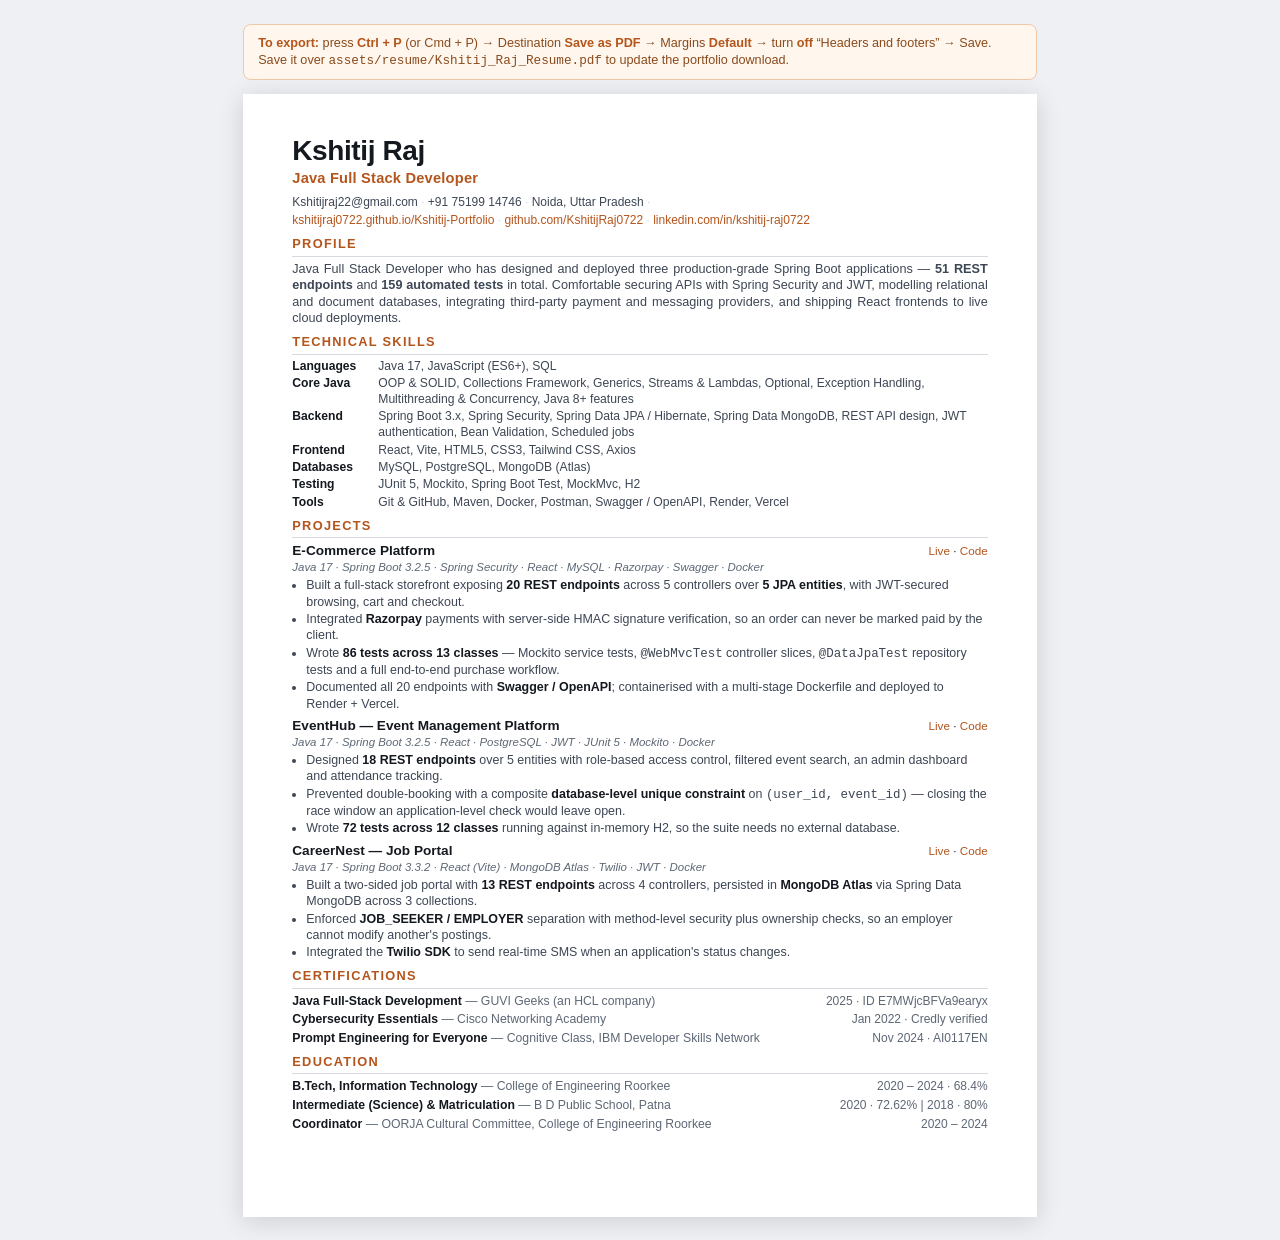
==== resume.html @ 7a88be2c "Add a corrected, print-ready résumé The PDF linked from the portfolio contradicted the site: it name" ====
<!DOCTYPE html>
<html lang="en">
<head>
<meta charset="UTF-8" />
<meta name="viewport" content="width=device-width, initial-scale=1.0" />
<title>Kshitij Raj — Résumé</title>
<style>
/* ==========================================================================
   Print-ready résumé. Open in a browser → Ctrl/Cmd + P → Save as PDF.
   Set margins to "Default" and DISABLE "Headers and footers".
   Single column, real text, standard headings — parses cleanly in ATS.
   ========================================================================== */

:root {
  --ink:      #14181f;
  --ink-mid:  #3d4654;
  --ink-dim:  #5d6775;
  --accent:   #b4551c;
  --rule:     #d5d9e0;
}

* { box-sizing: border-box; margin: 0; }

body {
  font-family: "Segoe UI", -apple-system, BlinkMacSystemFont, Arial, sans-serif;
  font-size: 9.9pt;
  line-height: 1.31;
  color: var(--ink);
  background: #eef0f4;
  padding: 24px 12px;
}

.page {
  width: 210mm;
  min-height: 297mm;
  margin: 0 auto;
  padding: 11mm 13mm 10mm;
  background: #fff;
  box-shadow: 0 4px 24px rgba(0, 0, 0, .14);
}

a { color: var(--accent); text-decoration: none; }

/* ---------- Header ---------- */
.name {
  font-size: 21pt;
  font-weight: 700;
  letter-spacing: -.4px;
  line-height: 1.1;
}
.role {
  font-size: 11pt;
  font-weight: 600;
  color: var(--accent);
  margin-top: 2px;
  letter-spacing: .2px;
}
.contact {
  margin-top: 5px;
  font-size: 9pt;
  color: var(--ink-mid);
  line-height: 1.5;
}
.contact span::after { content: "  ·  "; color: var(--rule); }
.contact span:last-child::after { content: ""; }

/* ---------- Sections ---------- */
h2 {
  font-size: 9.6pt;
  font-weight: 700;
  letter-spacing: 1.3px;
  text-transform: uppercase;
  color: var(--accent);
  margin: 7px 0 4px;
  padding-bottom: 3px;
  border-bottom: 1.2px solid var(--rule);
}

p.summary { font-size: 9.5pt; color: var(--ink-mid); text-align: justify; }

/* ---------- Skills ---------- */
.skills { display: grid; grid-template-columns: 76px 1fr; gap: 1.5px 10px; font-size: 9.1pt; }
.skills dt { font-weight: 700; color: var(--ink); }
.skills dd { color: var(--ink-mid); margin: 0; }

/* ---------- Projects ---------- */
.proj { margin-bottom: 5.5px; break-inside: avoid; }
.proj:last-child { margin-bottom: 2px; }

.proj__head {
  display: flex; justify-content: space-between; align-items: baseline; gap: 12px;
}
.proj__name { font-size: 10.2pt; font-weight: 700; }
.proj__links { font-size: 8.8pt; white-space: nowrap; }

.proj__stack {
  font-size: 8.6pt; color: var(--ink-dim); margin: 0 0 2px; font-style: italic;
}

.proj ul { margin: 0; padding-left: 14px; }
.proj li { font-size: 9.35pt; color: var(--ink-mid); margin-bottom: 1px; }
.proj li strong { color: var(--ink); font-weight: 600; }

/* ---------- Certifications & education ---------- */
.rows { display: grid; gap: 2px; }
.row {
  display: flex; justify-content: space-between; align-items: baseline; gap: 12px;
  font-size: 9.2pt;
}
.row__main { color: var(--ink); }
.row__main b { font-weight: 700; }
.row__main span { color: var(--ink-dim); }
.row__meta { color: var(--ink-dim); font-size: 9pt; white-space: nowrap; }

/* ---------- Print ---------- */
@media print {
  @page { size: A4; margin: 11mm 12mm; }
  body { background: #fff; padding: 0; font-size: 9.9pt; }
  .page { width: auto; min-height: 0; margin: 0; padding: 0; box-shadow: none; }
  a { color: var(--accent); }
  .no-print { display: none !important; }
}

/* On-screen hint only */
.no-print {
  max-width: 210mm; margin: 0 auto 14px;
  padding: 10px 14px; border-radius: 8px;
  background: #fff7ed; border: 1px solid #f0c9a6;
  font-size: 9.5pt; color: #8a4a1c;
}
.no-print b { color: #b4551c; }
</style>
</head>
<body>

<div class="no-print">
  <b>To export:</b> press <b>Ctrl&nbsp;+&nbsp;P</b> (or Cmd&nbsp;+&nbsp;P) → Destination
  <b>Save as PDF</b> → Margins <b>Default</b> → turn <b>off</b> “Headers and footers” → Save.
  Save it over <code>assets/resume/Kshitij_Raj_Resume.pdf</code> to update the portfolio download.
</div>

<div class="page">

  <header>
    <div class="name">Kshitij Raj</div>
    <div class="role">Java Full Stack Developer</div>
    <div class="contact">
      <span>Kshitijraj22@gmail.com</span>
      <span>+91 75199 14746</span>
      <span>Noida, Uttar Pradesh</span><br>
      <span><a href="https://kshitijraj0722.github.io/Kshitij-Portfolio/">kshitijraj0722.github.io/Kshitij-Portfolio</a></span>
      <span><a href="https://github.com/KshitijRaj0722">github.com/KshitijRaj0722</a></span>
      <span><a href="https://www.linkedin.com/in/kshitij-raj0722">linkedin.com/in/kshitij-raj0722</a></span>
    </div>
  </header>

  <h2>Profile</h2>
  <p class="summary">
    Java Full Stack Developer who has designed and deployed three production-grade
    Spring&nbsp;Boot applications — <strong>51 REST endpoints</strong> and <strong>159 automated
    tests</strong> in total. Comfortable securing APIs with Spring Security and JWT, modelling
    relational and document databases, integrating third-party payment and messaging
    providers, and shipping React frontends to live cloud deployments.
  </p>

  <h2>Technical Skills</h2>
  <dl class="skills">
    <dt>Languages</dt>
    <dd>Java 17, JavaScript (ES6+), SQL</dd>

    <dt>Core Java</dt>
    <dd>OOP &amp; SOLID, Collections Framework, Generics, Streams &amp; Lambdas, Optional,
        Exception Handling, Multithreading &amp; Concurrency, Java&nbsp;8+ features</dd>

    <dt>Backend</dt>
    <dd>Spring Boot 3.x, Spring Security, Spring Data JPA / Hibernate, Spring Data MongoDB,
        REST API design, JWT authentication, Bean Validation, Scheduled jobs</dd>

    <dt>Frontend</dt>
    <dd>React, Vite, HTML5, CSS3, Tailwind CSS, Axios</dd>

    <dt>Databases</dt>
    <dd>MySQL, PostgreSQL, MongoDB (Atlas)</dd>

    <dt>Testing</dt>
    <dd>JUnit 5, Mockito, Spring Boot Test, MockMvc, H2</dd>

    <dt>Tools</dt>
    <dd>Git &amp; GitHub, Maven, Docker, Postman, Swagger / OpenAPI, Render, Vercel</dd>
  </dl>

  <h2>Projects</h2>

  <div class="proj">
    <div class="proj__head">
      <div class="proj__name">E-Commerce Platform</div>
      <div class="proj__links">
        <a href="https://e-commerce-website-sable-pi.vercel.app/">Live</a> ·
        <a href="https://github.com/KshitijRaj0722/E-Commerce-website">Code</a>
      </div>
    </div>
    <div class="proj__stack">Java 17 · Spring Boot 3.2.5 · Spring Security · React · MySQL · Razorpay · Swagger · Docker</div>
    <ul>
      <li>Built a full-stack storefront exposing <strong>20 REST endpoints</strong> across
          5 controllers over <strong>5 JPA entities</strong>, with JWT-secured browsing,
          cart and checkout.</li>
      <li>Integrated <strong>Razorpay</strong> payments with server-side HMAC signature
          verification, so an order can never be marked paid by the client.</li>
      <li>Wrote <strong>86 tests across 13 classes</strong> — Mockito service tests,
          <code>@WebMvcTest</code> controller slices, <code>@DataJpaTest</code> repository
          tests and a full end-to-end purchase workflow.</li>
      <li>Documented all 20 endpoints with <strong>Swagger / OpenAPI</strong>; containerised with
          a multi-stage Dockerfile and deployed to Render + Vercel.</li>
    </ul>
  </div>

  <div class="proj">
    <div class="proj__head">
      <div class="proj__name">EventHub — Event Management Platform</div>
      <div class="proj__links">
        <a href="https://event-management-system-1qiv.vercel.app/">Live</a> ·
        <a href="https://github.com/KshitijRaj0722/EventManagementSystem">Code</a>
      </div>
    </div>
    <div class="proj__stack">Java 17 · Spring Boot 3.2.5 · React · PostgreSQL · JWT · JUnit 5 · Mockito · Docker</div>
    <ul>
      <li>Designed <strong>18 REST endpoints</strong> over 5 entities with role-based access
          control, filtered event search, an admin dashboard and attendance tracking.</li>
      <li>Prevented double-booking with a composite <strong>database-level unique
          constraint</strong> on <code>(user_id, event_id)</code> — closing the race window
          an application-level check would leave open.</li>
      <li>Wrote <strong>72 tests across 12 classes</strong> running against in-memory H2, so
          the suite needs no external database.</li>
    </ul>
  </div>

  <div class="proj">
    <div class="proj__head">
      <div class="proj__name">CareerNest — Job Portal</div>
      <div class="proj__links">
        <a href="https://careernest-rho.vercel.app/">Live</a> ·
        <a href="https://github.com/KshitijRaj0722/careernest">Code</a>
      </div>
    </div>
    <div class="proj__stack">Java 17 · Spring Boot 3.3.2 · React (Vite) · MongoDB Atlas · Twilio · JWT · Docker</div>
    <ul>
      <li>Built a two-sided job portal with <strong>13 REST endpoints</strong> across
          4 controllers, persisted in <strong>MongoDB Atlas</strong> via Spring Data MongoDB
          across 3 collections.</li>
      <li>Enforced <strong>JOB_SEEKER / EMPLOYER</strong> separation with method-level
          security plus ownership checks, so an employer cannot modify another's postings.</li>
      <li>Integrated the <strong>Twilio SDK</strong> to send real-time SMS when an
          application's status changes.</li>
    </ul>
  </div>

  <h2>Certifications</h2>
  <div class="rows">
    <div class="row">
      <div class="row__main"><b>Java Full-Stack Development</b> <span>— GUVI Geeks (an HCL company)</span></div>
      <div class="row__meta">2025 · ID E7MWjcBFVa9earyx</div>
    </div>
    <div class="row">
      <div class="row__main"><b>Cybersecurity Essentials</b> <span>— Cisco Networking Academy</span></div>
      <div class="row__meta">Jan 2022 · Credly verified</div>
    </div>
    <div class="row">
      <div class="row__main"><b>Prompt Engineering for Everyone</b> <span>— Cognitive Class, IBM Developer Skills Network</span></div>
      <div class="row__meta">Nov 2024 · AI0117EN</div>
    </div>
  </div>

  <h2>Education</h2>
  <div class="rows">
    <div class="row">
      <div class="row__main"><b>B.Tech, Information Technology</b> <span>— College of Engineering Roorkee</span></div>
      <div class="row__meta">2020 – 2024 · 68.4%</div>
    </div>
    <div class="row">
      <div class="row__main"><b>Intermediate (Science) &amp; Matriculation</b> <span>— B D Public School, Patna</span></div>
      <div class="row__meta">2020 · 72.62%  |  2018 · 80%</div>
    </div>
    <div class="row">
      <div class="row__main"><b>Coordinator</b> <span>— OORJA Cultural Committee, College of Engineering Roorkee</span></div>
      <div class="row__meta">2020 – 2024</div>
    </div>
  </div>

</div>
</body>
</html>
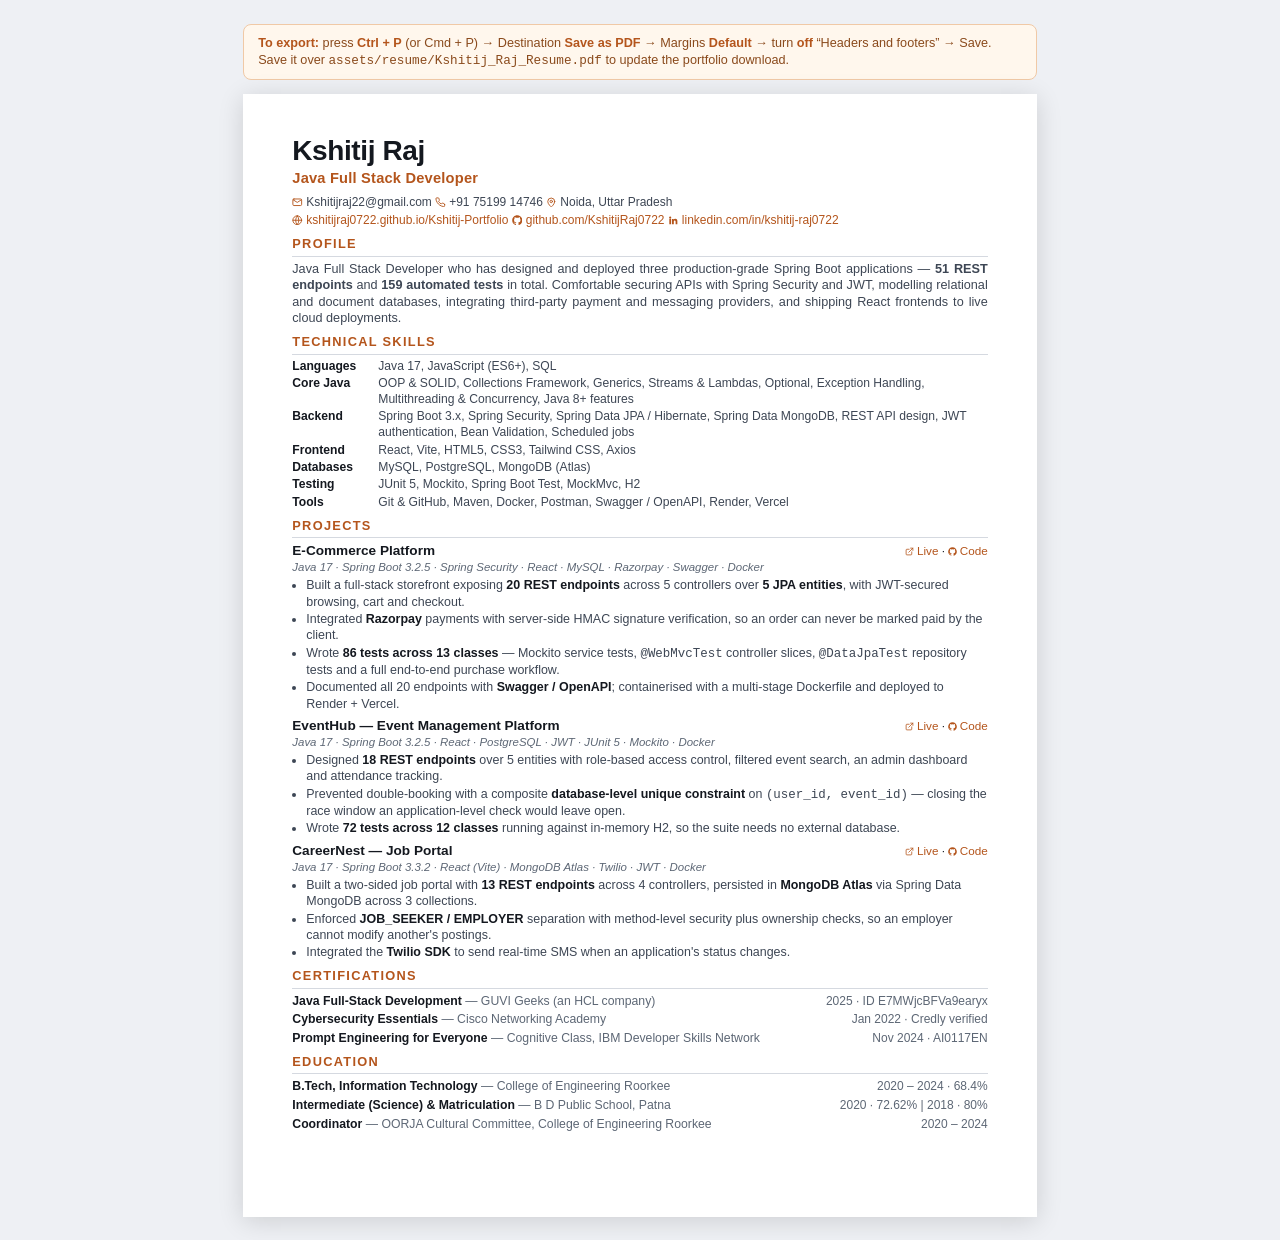
==== commit 9828fecf: "Add icons to résumé contact and project links Inline SVG icons beside each contact detail and each L" ====
--- a/resume.html
+++ b/resume.html
@@ -61,8 +61,20 @@
   color: var(--ink-mid);
   line-height: 1.5;
 }
-.contact span::after { content: "  ·  "; color: var(--rule); }
+.contact span { white-space: nowrap; }
+.contact span::after { content: "   "; }
 .contact span:last-child::after { content: ""; }
+
+/* Inline icons sit beside the text, never replace it — ATS parsers read the
+   text, people read the icon. */
+.ico {
+  width: 10.5px; height: 10.5px;
+  vertical-align: -1.5px; margin-right: 3.5px;
+  stroke: var(--accent); fill: none;
+  stroke-width: 2.1; stroke-linecap: round; stroke-linejoin: round;
+}
+.ico--solid { fill: var(--accent); stroke: none; }
+.ico--sm { width: 9px; height: 9px; vertical-align: -1px; margin-right: 2.5px; }
 
 /* ---------- Sections ---------- */
 h2 {
@@ -145,12 +157,12 @@
     <div class="name">Kshitij Raj</div>
     <div class="role">Java Full Stack Developer</div>
     <div class="contact">
-      <span>Kshitijraj22@gmail.com</span>
-      <span>+91 75199 14746</span>
-      <span>Noida, Uttar Pradesh</span><br>
-      <span><a href="https://kshitijraj0722.github.io/Kshitij-Portfolio/">kshitijraj0722.github.io/Kshitij-Portfolio</a></span>
-      <span><a href="https://github.com/KshitijRaj0722">github.com/KshitijRaj0722</a></span>
-      <span><a href="https://www.linkedin.com/in/kshitij-raj0722">linkedin.com/in/kshitij-raj0722</a></span>
+      <span><svg class="ico" viewBox="0 0 24 24" aria-hidden="true"><rect x="2" y="4.5" width="20" height="15" rx="2.5"/><path d="m2.6 6.4 9.4 6 9.4-6"/></svg>Kshitijraj22@gmail.com</span>
+      <span><svg class="ico" viewBox="0 0 24 24" aria-hidden="true"><path d="M22 16.9v3a2 2 0 0 1-2.2 2 19.8 19.8 0 0 1-8.6-3.1 19.5 19.5 0 0 1-6-6A19.8 19.8 0 0 1 2.1 4.2 2 2 0 0 1 4.1 2h3a2 2 0 0 1 2 1.7c.1 1 .4 1.9.7 2.8a2 2 0 0 1-.5 2.1L8.1 9.9a16 16 0 0 0 6 6l1.3-1.3a2 2 0 0 1 2.1-.4c.9.3 1.8.6 2.8.7a2 2 0 0 1 1.7 2z"/></svg>+91 75199 14746</span>
+      <span><svg class="ico" viewBox="0 0 24 24" aria-hidden="true"><path d="M20 10.4c0 5.6-8 12.6-8 12.6s-8-7-8-12.6a8 8 0 0 1 16 0z"/><circle cx="12" cy="10.2" r="2.8"/></svg>Noida, Uttar Pradesh</span><br>
+      <span><svg class="ico" viewBox="0 0 24 24" aria-hidden="true"><circle cx="12" cy="12" r="10"/><path d="M2 12h20M12 2a15.3 15.3 0 0 1 0 20a15.3 15.3 0 0 1 0-20z"/></svg><a href="https://kshitijraj0722.github.io/Kshitij-Portfolio/">kshitijraj0722.github.io/Kshitij-Portfolio</a></span>
+      <span><svg class="ico ico--solid" viewBox="0 0 24 24" aria-hidden="true"><path d="M12 .5C5.65.5.5 5.65.5 12a11.5 11.5 0 0 0 7.86 10.92c.58.1.79-.25.79-.56v-2c-3.2.7-3.88-1.37-3.88-1.37-.53-1.34-1.29-1.7-1.29-1.7-1.05-.72.08-.7.08-.7 1.16.08 1.77 1.2 1.77 1.2 1.03 1.77 2.7 1.26 3.36.96.1-.75.4-1.26.73-1.55-2.55-.29-5.24-1.28-5.24-5.7 0-1.26.45-2.29 1.19-3.1-.12-.29-.52-1.46.11-3.05 0 0 .97-.31 3.18 1.18a11 11 0 0 1 5.79 0c2.2-1.5 3.17-1.18 3.17-1.18.63 1.59.24 2.76.12 3.05.74.81 1.19 1.84 1.19 3.1 0 4.43-2.7 5.4-5.27 5.69.41.36.78 1.06.78 2.14v3.17c0 .31.21.67.8.56A11.5 11.5 0 0 0 23.5 12C23.5 5.65 18.35.5 12 .5z"/></svg><a href="https://github.com/KshitijRaj0722">github.com/KshitijRaj0722</a></span>
+      <span><svg class="ico ico--solid" viewBox="0 0 24 24" aria-hidden="true"><path d="M4.98 3.5a2.5 2.5 0 1 1 0 5 2.5 2.5 0 0 1 0-5zM3 9h4v12H3zM9 9h3.8v1.7h.05c.53-.95 1.83-1.95 3.77-1.95 4.03 0 4.78 2.5 4.78 5.75V21h-4v-5.6c0-1.34-.03-3.07-1.9-3.07-1.9 0-2.2 1.46-2.2 2.97V21H9z"/></svg><a href="https://www.linkedin.com/in/kshitij-raj0722">linkedin.com/in/kshitij-raj0722</a></span>
     </div>
   </header>
 
@@ -195,8 +207,8 @@
     <div class="proj__head">
       <div class="proj__name">E-Commerce Platform</div>
       <div class="proj__links">
-        <a href="https://e-commerce-website-sable-pi.vercel.app/">Live</a> ·
-        <a href="https://github.com/KshitijRaj0722/E-Commerce-website">Code</a>
+        <a href="https://e-commerce-website-sable-pi.vercel.app/"><svg class="ico ico--sm" viewBox="0 0 24 24" aria-hidden="true"><path d="M18 13v6a2 2 0 0 1-2 2H5a2 2 0 0 1-2-2V8a2 2 0 0 1 2-2h6M15 3h6v6M10 14 21 3"/></svg>Live</a> ·
+        <a href="https://github.com/KshitijRaj0722/E-Commerce-website"><svg class="ico ico--sm ico--solid" viewBox="0 0 24 24" aria-hidden="true"><path d="M12 .5C5.65.5.5 5.65.5 12a11.5 11.5 0 0 0 7.86 10.92c.58.1.79-.25.79-.56v-2c-3.2.7-3.88-1.37-3.88-1.37-.53-1.34-1.29-1.7-1.29-1.7-1.05-.72.08-.7.08-.7 1.16.08 1.77 1.2 1.77 1.2 1.03 1.77 2.7 1.26 3.36.96.1-.75.4-1.26.73-1.55-2.55-.29-5.24-1.28-5.24-5.7 0-1.26.45-2.29 1.19-3.1-.12-.29-.52-1.46.11-3.05 0 0 .97-.31 3.18 1.18a11 11 0 0 1 5.79 0c2.2-1.5 3.17-1.18 3.17-1.18.63 1.59.24 2.76.12 3.05.74.81 1.19 1.84 1.19 3.1 0 4.43-2.7 5.4-5.27 5.69.41.36.78 1.06.78 2.14v3.17c0 .31.21.67.8.56A11.5 11.5 0 0 0 23.5 12C23.5 5.65 18.35.5 12 .5z"/></svg>Code</a>
       </div>
     </div>
     <div class="proj__stack">Java 17 · Spring Boot 3.2.5 · Spring Security · React · MySQL · Razorpay · Swagger · Docker</div>
@@ -218,8 +230,8 @@
     <div class="proj__head">
       <div class="proj__name">EventHub — Event Management Platform</div>
       <div class="proj__links">
-        <a href="https://event-management-system-1qiv.vercel.app/">Live</a> ·
-        <a href="https://github.com/KshitijRaj0722/EventManagementSystem">Code</a>
+        <a href="https://event-management-system-1qiv.vercel.app/"><svg class="ico ico--sm" viewBox="0 0 24 24" aria-hidden="true"><path d="M18 13v6a2 2 0 0 1-2 2H5a2 2 0 0 1-2-2V8a2 2 0 0 1 2-2h6M15 3h6v6M10 14 21 3"/></svg>Live</a> ·
+        <a href="https://github.com/KshitijRaj0722/EventManagementSystem"><svg class="ico ico--sm ico--solid" viewBox="0 0 24 24" aria-hidden="true"><path d="M12 .5C5.65.5.5 5.65.5 12a11.5 11.5 0 0 0 7.86 10.92c.58.1.79-.25.79-.56v-2c-3.2.7-3.88-1.37-3.88-1.37-.53-1.34-1.29-1.7-1.29-1.7-1.05-.72.08-.7.08-.7 1.16.08 1.77 1.2 1.77 1.2 1.03 1.77 2.7 1.26 3.36.96.1-.75.4-1.26.73-1.55-2.55-.29-5.24-1.28-5.24-5.7 0-1.26.45-2.29 1.19-3.1-.12-.29-.52-1.46.11-3.05 0 0 .97-.31 3.18 1.18a11 11 0 0 1 5.79 0c2.2-1.5 3.17-1.18 3.17-1.18.63 1.59.24 2.76.12 3.05.74.81 1.19 1.84 1.19 3.1 0 4.43-2.7 5.4-5.27 5.69.41.36.78 1.06.78 2.14v3.17c0 .31.21.67.8.56A11.5 11.5 0 0 0 23.5 12C23.5 5.65 18.35.5 12 .5z"/></svg>Code</a>
       </div>
     </div>
     <div class="proj__stack">Java 17 · Spring Boot 3.2.5 · React · PostgreSQL · JWT · JUnit 5 · Mockito · Docker</div>
@@ -238,8 +250,8 @@
     <div class="proj__head">
       <div class="proj__name">CareerNest — Job Portal</div>
       <div class="proj__links">
-        <a href="https://careernest-rho.vercel.app/">Live</a> ·
-        <a href="https://github.com/KshitijRaj0722/careernest">Code</a>
+        <a href="https://careernest-rho.vercel.app/"><svg class="ico ico--sm" viewBox="0 0 24 24" aria-hidden="true"><path d="M18 13v6a2 2 0 0 1-2 2H5a2 2 0 0 1-2-2V8a2 2 0 0 1 2-2h6M15 3h6v6M10 14 21 3"/></svg>Live</a> ·
+        <a href="https://github.com/KshitijRaj0722/careernest"><svg class="ico ico--sm ico--solid" viewBox="0 0 24 24" aria-hidden="true"><path d="M12 .5C5.65.5.5 5.65.5 12a11.5 11.5 0 0 0 7.86 10.92c.58.1.79-.25.79-.56v-2c-3.2.7-3.88-1.37-3.88-1.37-.53-1.34-1.29-1.7-1.29-1.7-1.05-.72.08-.7.08-.7 1.16.08 1.77 1.2 1.77 1.2 1.03 1.77 2.7 1.26 3.36.96.1-.75.4-1.26.73-1.55-2.55-.29-5.24-1.28-5.24-5.7 0-1.26.45-2.29 1.19-3.1-.12-.29-.52-1.46.11-3.05 0 0 .97-.31 3.18 1.18a11 11 0 0 1 5.79 0c2.2-1.5 3.17-1.18 3.17-1.18.63 1.59.24 2.76.12 3.05.74.81 1.19 1.84 1.19 3.1 0 4.43-2.7 5.4-5.27 5.69.41.36.78 1.06.78 2.14v3.17c0 .31.21.67.8.56A11.5 11.5 0 0 0 23.5 12C23.5 5.65 18.35.5 12 .5z"/></svg>Code</a>
       </div>
     </div>
     <div class="proj__stack">Java 17 · Spring Boot 3.3.2 · React (Vite) · MongoDB Atlas · Twilio · JWT · Docker</div>
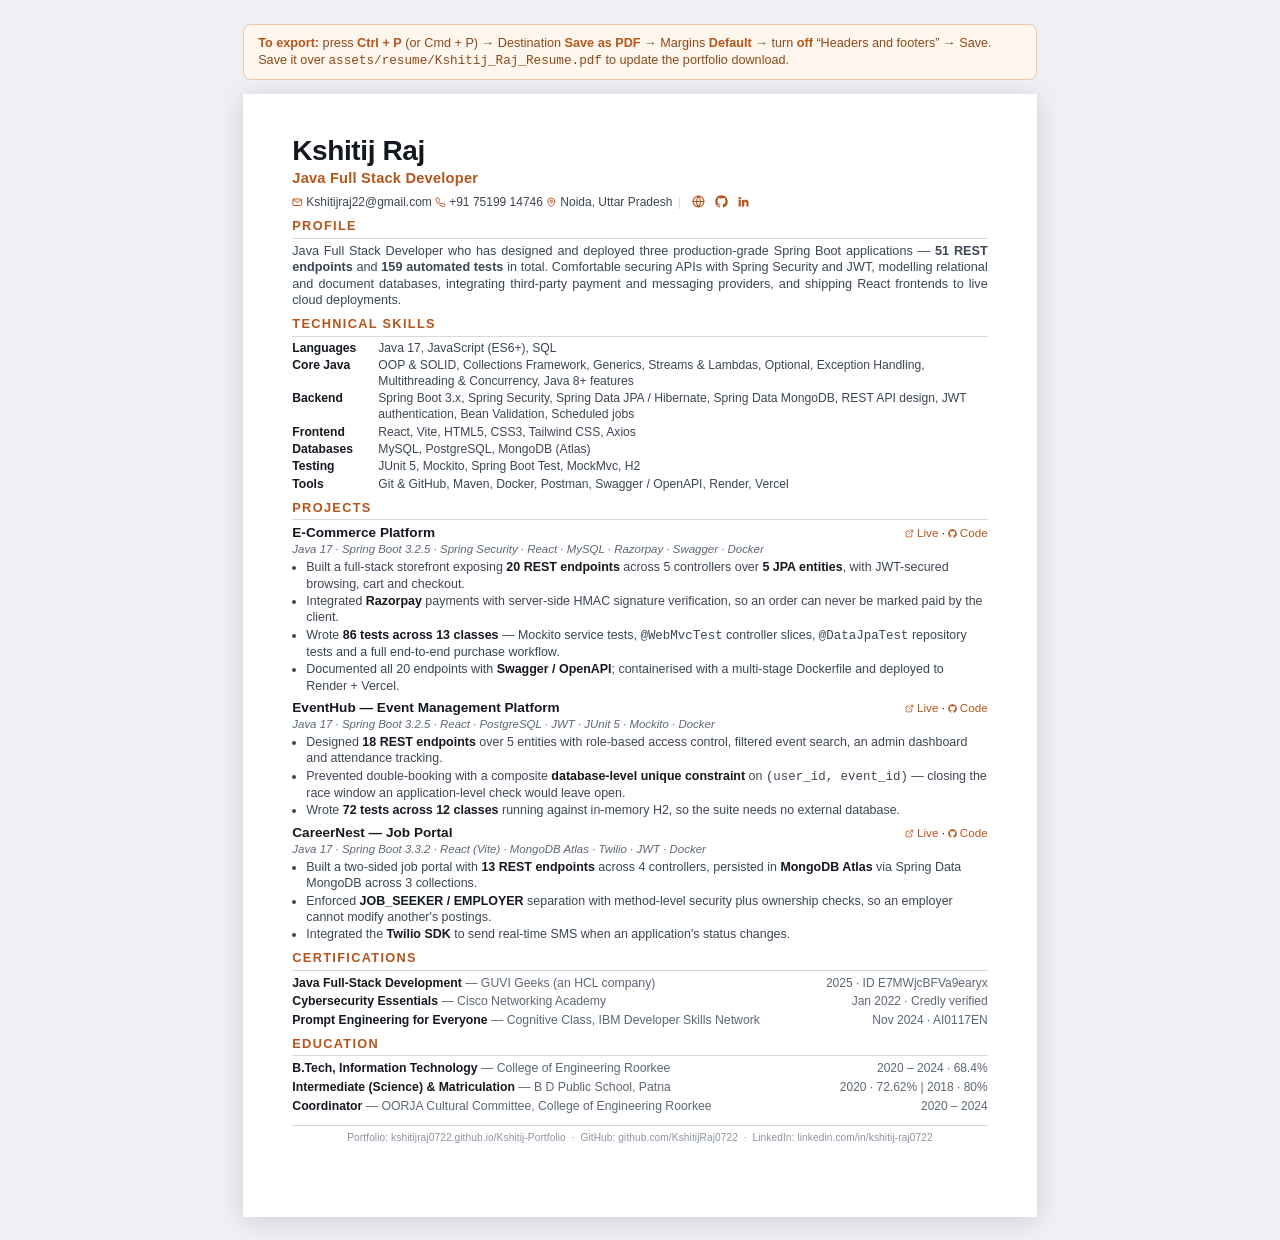
==== commit b2975e92: "Collapse portfolio, GitHub and LinkedIn to icon-only links The contact header is now one line instea" ====
--- a/resume.html
+++ b/resume.html
@@ -76,6 +76,19 @@
 .ico--solid { fill: var(--accent); stroke: none; }
 .ico--sm { width: 9px; height: 9px; vertical-align: -1px; margin-right: 2.5px; }
 
+/* Icon-only links carry no label, so give them a little more presence. */
+.ico--lg { width: 13px; height: 13px; vertical-align: -2.5px; margin-right: 0; }
+.ilink { display: inline-block; padding: 0 3px; }
+.sep { color: var(--rule); margin: 0 5px 0 2px; }
+
+/* Machine-readable copy of the three icon links. Sits in the spare space at the
+   foot of the page, so the compact header costs nothing in ATS parsing. */
+.contact-fallback {
+  margin-top: 10px; padding-top: 5px;
+  border-top: 1px solid var(--rule);
+  font-size: 7.6pt; color: #8b93a1; text-align: center; letter-spacing: .1px;
+}
+
 /* ---------- Sections ---------- */
 h2 {
   font-size: 9.6pt;
@@ -159,10 +172,11 @@
     <div class="contact">
       <span><svg class="ico" viewBox="0 0 24 24" aria-hidden="true"><rect x="2" y="4.5" width="20" height="15" rx="2.5"/><path d="m2.6 6.4 9.4 6 9.4-6"/></svg>Kshitijraj22@gmail.com</span>
       <span><svg class="ico" viewBox="0 0 24 24" aria-hidden="true"><path d="M22 16.9v3a2 2 0 0 1-2.2 2 19.8 19.8 0 0 1-8.6-3.1 19.5 19.5 0 0 1-6-6A19.8 19.8 0 0 1 2.1 4.2 2 2 0 0 1 4.1 2h3a2 2 0 0 1 2 1.7c.1 1 .4 1.9.7 2.8a2 2 0 0 1-.5 2.1L8.1 9.9a16 16 0 0 0 6 6l1.3-1.3a2 2 0 0 1 2.1-.4c.9.3 1.8.6 2.8.7a2 2 0 0 1 1.7 2z"/></svg>+91 75199 14746</span>
-      <span><svg class="ico" viewBox="0 0 24 24" aria-hidden="true"><path d="M20 10.4c0 5.6-8 12.6-8 12.6s-8-7-8-12.6a8 8 0 0 1 16 0z"/><circle cx="12" cy="10.2" r="2.8"/></svg>Noida, Uttar Pradesh</span><br>
-      <span><svg class="ico" viewBox="0 0 24 24" aria-hidden="true"><circle cx="12" cy="12" r="10"/><path d="M2 12h20M12 2a15.3 15.3 0 0 1 0 20a15.3 15.3 0 0 1 0-20z"/></svg><a href="https://kshitijraj0722.github.io/Kshitij-Portfolio/">kshitijraj0722.github.io/Kshitij-Portfolio</a></span>
-      <span><svg class="ico ico--solid" viewBox="0 0 24 24" aria-hidden="true"><path d="M12 .5C5.65.5.5 5.65.5 12a11.5 11.5 0 0 0 7.86 10.92c.58.1.79-.25.79-.56v-2c-3.2.7-3.88-1.37-3.88-1.37-.53-1.34-1.29-1.7-1.29-1.7-1.05-.72.08-.7.08-.7 1.16.08 1.77 1.2 1.77 1.2 1.03 1.77 2.7 1.26 3.36.96.1-.75.4-1.26.73-1.55-2.55-.29-5.24-1.28-5.24-5.7 0-1.26.45-2.29 1.19-3.1-.12-.29-.52-1.46.11-3.05 0 0 .97-.31 3.18 1.18a11 11 0 0 1 5.79 0c2.2-1.5 3.17-1.18 3.17-1.18.63 1.59.24 2.76.12 3.05.74.81 1.19 1.84 1.19 3.1 0 4.43-2.7 5.4-5.27 5.69.41.36.78 1.06.78 2.14v3.17c0 .31.21.67.8.56A11.5 11.5 0 0 0 23.5 12C23.5 5.65 18.35.5 12 .5z"/></svg><a href="https://github.com/KshitijRaj0722">github.com/KshitijRaj0722</a></span>
-      <span><svg class="ico ico--solid" viewBox="0 0 24 24" aria-hidden="true"><path d="M4.98 3.5a2.5 2.5 0 1 1 0 5 2.5 2.5 0 0 1 0-5zM3 9h4v12H3zM9 9h3.8v1.7h.05c.53-.95 1.83-1.95 3.77-1.95 4.03 0 4.78 2.5 4.78 5.75V21h-4v-5.6c0-1.34-.03-3.07-1.9-3.07-1.9 0-2.2 1.46-2.2 2.97V21H9z"/></svg><a href="https://www.linkedin.com/in/kshitij-raj0722">linkedin.com/in/kshitij-raj0722</a></span>
+      <span><svg class="ico" viewBox="0 0 24 24" aria-hidden="true"><path d="M20 10.4c0 5.6-8 12.6-8 12.6s-8-7-8-12.6a8 8 0 0 1 16 0z"/><circle cx="12" cy="10.2" r="2.8"/></svg>Noida, Uttar Pradesh</span>
+      <span class="sep" aria-hidden="true">|</span>
+      <span><a class="ilink" href="https://kshitijraj0722.github.io/Kshitij-Portfolio/" title="Portfolio — kshitijraj0722.github.io/Kshitij-Portfolio" aria-label="Portfolio website"><svg class="ico ico--lg" viewBox="0 0 24 24" aria-hidden="true"><circle cx="12" cy="12" r="10"/><path d="M2 12h20M12 2a15.3 15.3 0 0 1 0 20a15.3 15.3 0 0 1 0-20z"/></svg></a></span>
+      <span><a class="ilink" href="https://github.com/KshitijRaj0722" title="GitHub — github.com/KshitijRaj0722" aria-label="GitHub profile"><svg class="ico ico--lg ico--solid" viewBox="0 0 24 24" aria-hidden="true"><path d="M12 .5C5.65.5.5 5.65.5 12a11.5 11.5 0 0 0 7.86 10.92c.58.1.79-.25.79-.56v-2c-3.2.7-3.88-1.37-3.88-1.37-.53-1.34-1.29-1.7-1.29-1.7-1.05-.72.08-.7.08-.7 1.16.08 1.77 1.2 1.77 1.2 1.03 1.77 2.7 1.26 3.36.96.1-.75.4-1.26.73-1.55-2.55-.29-5.24-1.28-5.24-5.7 0-1.26.45-2.29 1.19-3.1-.12-.29-.52-1.46.11-3.05 0 0 .97-.31 3.18 1.18a11 11 0 0 1 5.79 0c2.2-1.5 3.17-1.18 3.17-1.18.63 1.59.24 2.76.12 3.05.74.81 1.19 1.84 1.19 3.1 0 4.43-2.7 5.4-5.27 5.69.41.36.78 1.06.78 2.14v3.17c0 .31.21.67.8.56A11.5 11.5 0 0 0 23.5 12C23.5 5.65 18.35.5 12 .5z"/></svg></a></span>
+      <span><a class="ilink" href="https://www.linkedin.com/in/kshitij-raj0722" title="LinkedIn — linkedin.com/in/kshitij-raj0722" aria-label="LinkedIn profile"><svg class="ico ico--lg ico--solid" viewBox="0 0 24 24" aria-hidden="true"><path d="M4.98 3.5a2.5 2.5 0 1 1 0 5 2.5 2.5 0 0 1 0-5zM3 9h4v12H3zM9 9h3.8v1.7h.05c.53-.95 1.83-1.95 3.77-1.95 4.03 0 4.78 2.5 4.78 5.75V21h-4v-5.6c0-1.34-.03-3.07-1.9-3.07-1.9 0-2.2 1.46-2.2 2.97V21H9z"/></svg></a></span>
     </div>
   </header>
 
@@ -298,6 +312,13 @@
     </div>
   </div>
 
+
+  <p class="contact-fallback">
+    Portfolio: kshitijraj0722.github.io/Kshitij-Portfolio &nbsp;·&nbsp;
+    GitHub: github.com/KshitijRaj0722 &nbsp;·&nbsp;
+    LinkedIn: linkedin.com/in/kshitij-raj0722
+  </p>
+
 </div>
 </body>
 </html>
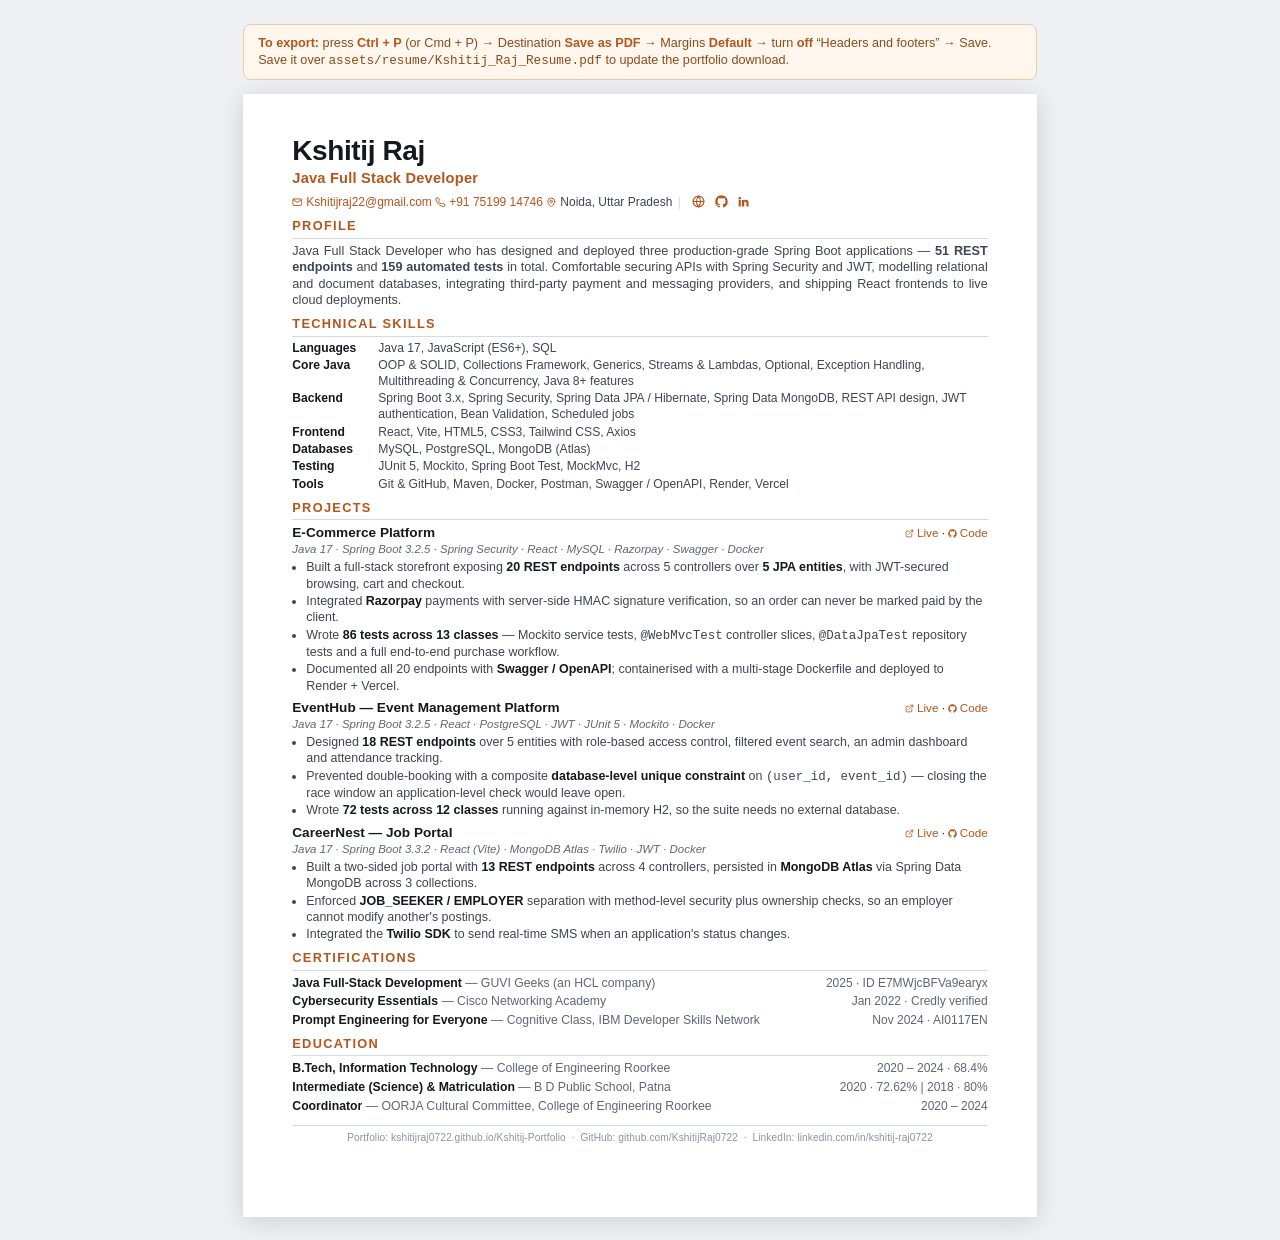
==== commit f3a606bd: "Make the résumé email and phone clickable mailto: on the email and tel: on the phone number, so a re" ====
--- a/resume.html
+++ b/resume.html
@@ -170,8 +170,8 @@
     <div class="name">Kshitij Raj</div>
     <div class="role">Java Full Stack Developer</div>
     <div class="contact">
-      <span><svg class="ico" viewBox="0 0 24 24" aria-hidden="true"><rect x="2" y="4.5" width="20" height="15" rx="2.5"/><path d="m2.6 6.4 9.4 6 9.4-6"/></svg>Kshitijraj22@gmail.com</span>
-      <span><svg class="ico" viewBox="0 0 24 24" aria-hidden="true"><path d="M22 16.9v3a2 2 0 0 1-2.2 2 19.8 19.8 0 0 1-8.6-3.1 19.5 19.5 0 0 1-6-6A19.8 19.8 0 0 1 2.1 4.2 2 2 0 0 1 4.1 2h3a2 2 0 0 1 2 1.7c.1 1 .4 1.9.7 2.8a2 2 0 0 1-.5 2.1L8.1 9.9a16 16 0 0 0 6 6l1.3-1.3a2 2 0 0 1 2.1-.4c.9.3 1.8.6 2.8.7a2 2 0 0 1 1.7 2z"/></svg>+91 75199 14746</span>
+      <span><svg class="ico" viewBox="0 0 24 24" aria-hidden="true"><rect x="2" y="4.5" width="20" height="15" rx="2.5"/><path d="m2.6 6.4 9.4 6 9.4-6"/></svg><a href="mailto:Kshitijraj22@gmail.com" title="Email Kshitij Raj">Kshitijraj22@gmail.com</a></span>
+      <span><svg class="ico" viewBox="0 0 24 24" aria-hidden="true"><path d="M22 16.9v3a2 2 0 0 1-2.2 2 19.8 19.8 0 0 1-8.6-3.1 19.5 19.5 0 0 1-6-6A19.8 19.8 0 0 1 2.1 4.2 2 2 0 0 1 4.1 2h3a2 2 0 0 1 2 1.7c.1 1 .4 1.9.7 2.8a2 2 0 0 1-.5 2.1L8.1 9.9a16 16 0 0 0 6 6l1.3-1.3a2 2 0 0 1 2.1-.4c.9.3 1.8.6 2.8.7a2 2 0 0 1 1.7 2z"/></svg><a href="tel:+917519914746" title="Call Kshitij Raj">+91 75199 14746</a></span>
       <span><svg class="ico" viewBox="0 0 24 24" aria-hidden="true"><path d="M20 10.4c0 5.6-8 12.6-8 12.6s-8-7-8-12.6a8 8 0 0 1 16 0z"/><circle cx="12" cy="10.2" r="2.8"/></svg>Noida, Uttar Pradesh</span>
       <span class="sep" aria-hidden="true">|</span>
       <span><a class="ilink" href="https://kshitijraj0722.github.io/Kshitij-Portfolio/" title="Portfolio — kshitijraj0722.github.io/Kshitij-Portfolio" aria-label="Portfolio website"><svg class="ico ico--lg" viewBox="0 0 24 24" aria-hidden="true"><circle cx="12" cy="12" r="10"/><path d="M2 12h20M12 2a15.3 15.3 0 0 1 0 20a15.3 15.3 0 0 1 0-20z"/></svg></a></span>
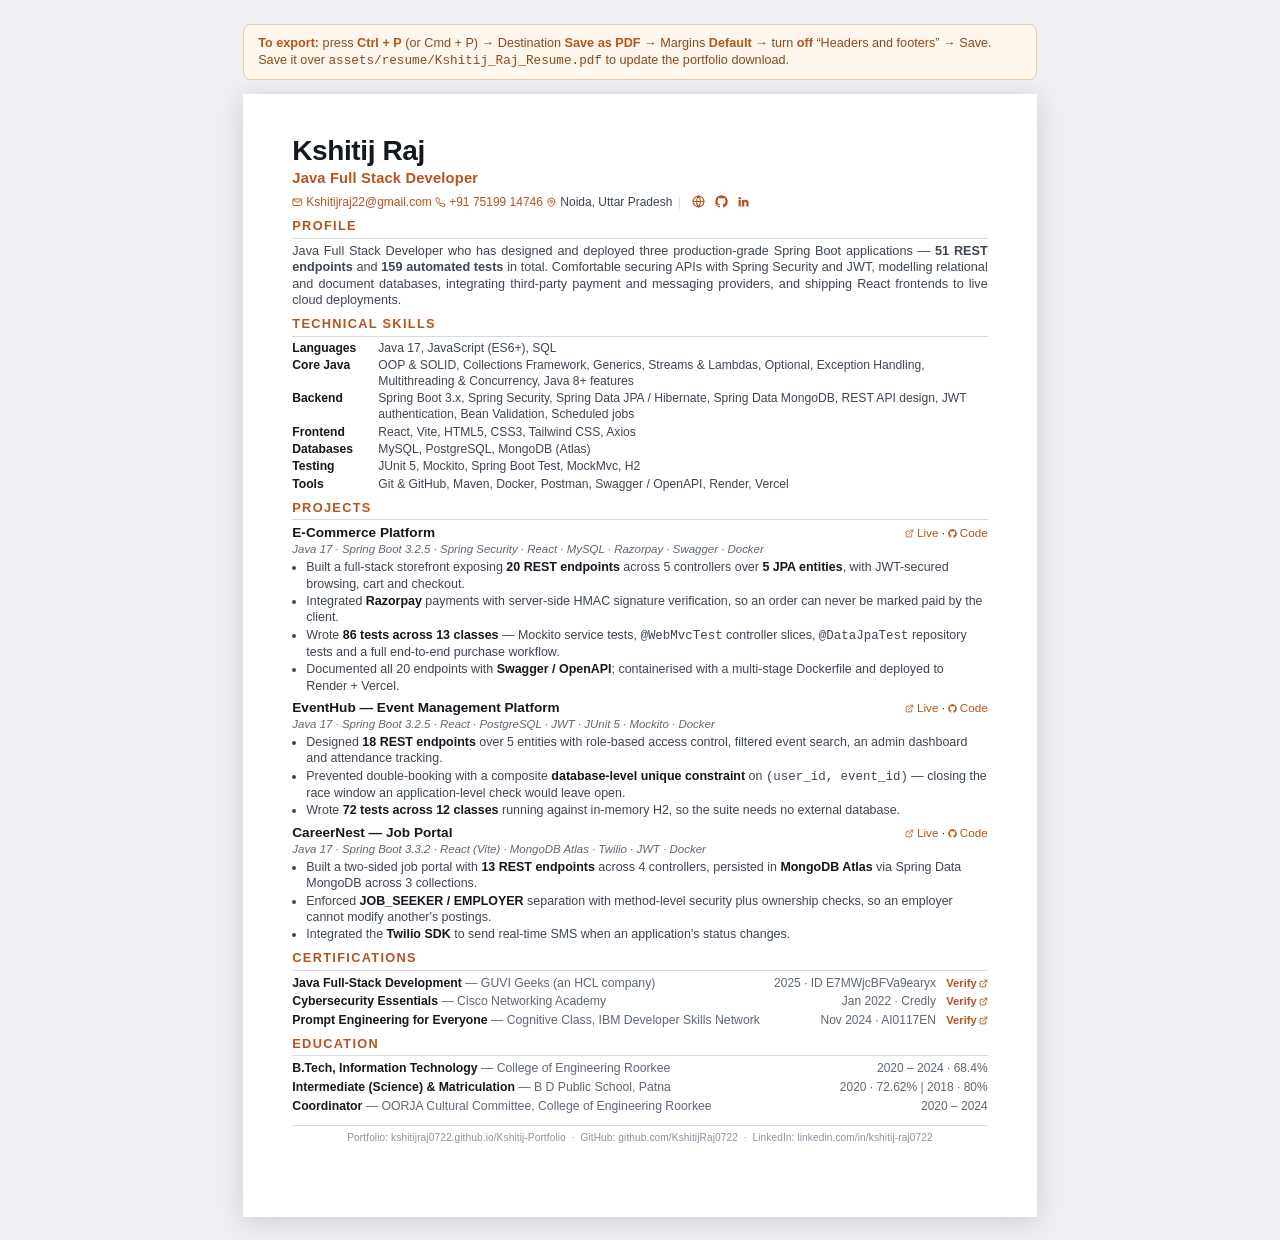
==== commit 5d8481d7: "Add verify links to the résumé certifications Each certification now carries a "Verify" link beside " ====
--- a/resume.html
+++ b/resume.html
@@ -136,6 +136,8 @@
 .row__main b { font-weight: 700; }
 .row__main span { color: var(--ink-dim); }
 .row__meta { color: var(--ink-dim); font-size: 9pt; white-space: nowrap; }
+.verify { margin-left: 7px; font-size: 8.4pt; font-weight: 600; white-space: nowrap; }
+.verify .ico { stroke-width: 2.4; margin: 0 0 0 2px; }
 
 /* ---------- Print ---------- */
 @media print {
@@ -284,15 +286,15 @@
   <div class="rows">
     <div class="row">
       <div class="row__main"><b>Java Full-Stack Development</b> <span>— GUVI Geeks (an HCL company)</span></div>
-      <div class="row__meta">2025 · ID E7MWjcBFVa9earyx</div>
+      <div class="row__meta">2025 · ID E7MWjcBFVa9earyx <a class="verify" href="https://kshitijraj0722.github.io/Kshitij-Portfolio/assets/certificates/guvi-fullstack.png" title="View the GUVI certificate">Verify<svg class="ico ico--sm" viewBox="0 0 24 24" aria-hidden="true"><path d="M18 13v6a2 2 0 0 1-2 2H5a2 2 0 0 1-2-2V8a2 2 0 0 1 2-2h6M15 3h6v6M10 14 21 3"/></svg></a></div>
     </div>
     <div class="row">
       <div class="row__main"><b>Cybersecurity Essentials</b> <span>— Cisco Networking Academy</span></div>
-      <div class="row__meta">Jan 2022 · Credly verified</div>
+      <div class="row__meta">Jan 2022 · Credly <a class="verify" href="https://www.credly.com/badges/00215311-7ad1-4dd8-a6b1-9b165104d277/public_url" title="Verify the Cisco badge on Credly">Verify<svg class="ico ico--sm" viewBox="0 0 24 24" aria-hidden="true"><path d="M18 13v6a2 2 0 0 1-2 2H5a2 2 0 0 1-2-2V8a2 2 0 0 1 2-2h6M15 3h6v6M10 14 21 3"/></svg></a></div>
     </div>
     <div class="row">
       <div class="row__main"><b>Prompt Engineering for Everyone</b> <span>— Cognitive Class, IBM Developer Skills Network</span></div>
-      <div class="row__meta">Nov 2024 · AI0117EN</div>
+      <div class="row__meta">Nov 2024 · AI0117EN <a class="verify" href="https://courses.cognitiveclass.ai/certificates/b6ebac243ee6422d9aec54de2029f546" title="Verify on Cognitive Class">Verify<svg class="ico ico--sm" viewBox="0 0 24 24" aria-hidden="true"><path d="M18 13v6a2 2 0 0 1-2 2H5a2 2 0 0 1-2-2V8a2 2 0 0 1 2-2h6M15 3h6v6M10 14 21 3"/></svg></a></div>
     </div>
   </div>
 
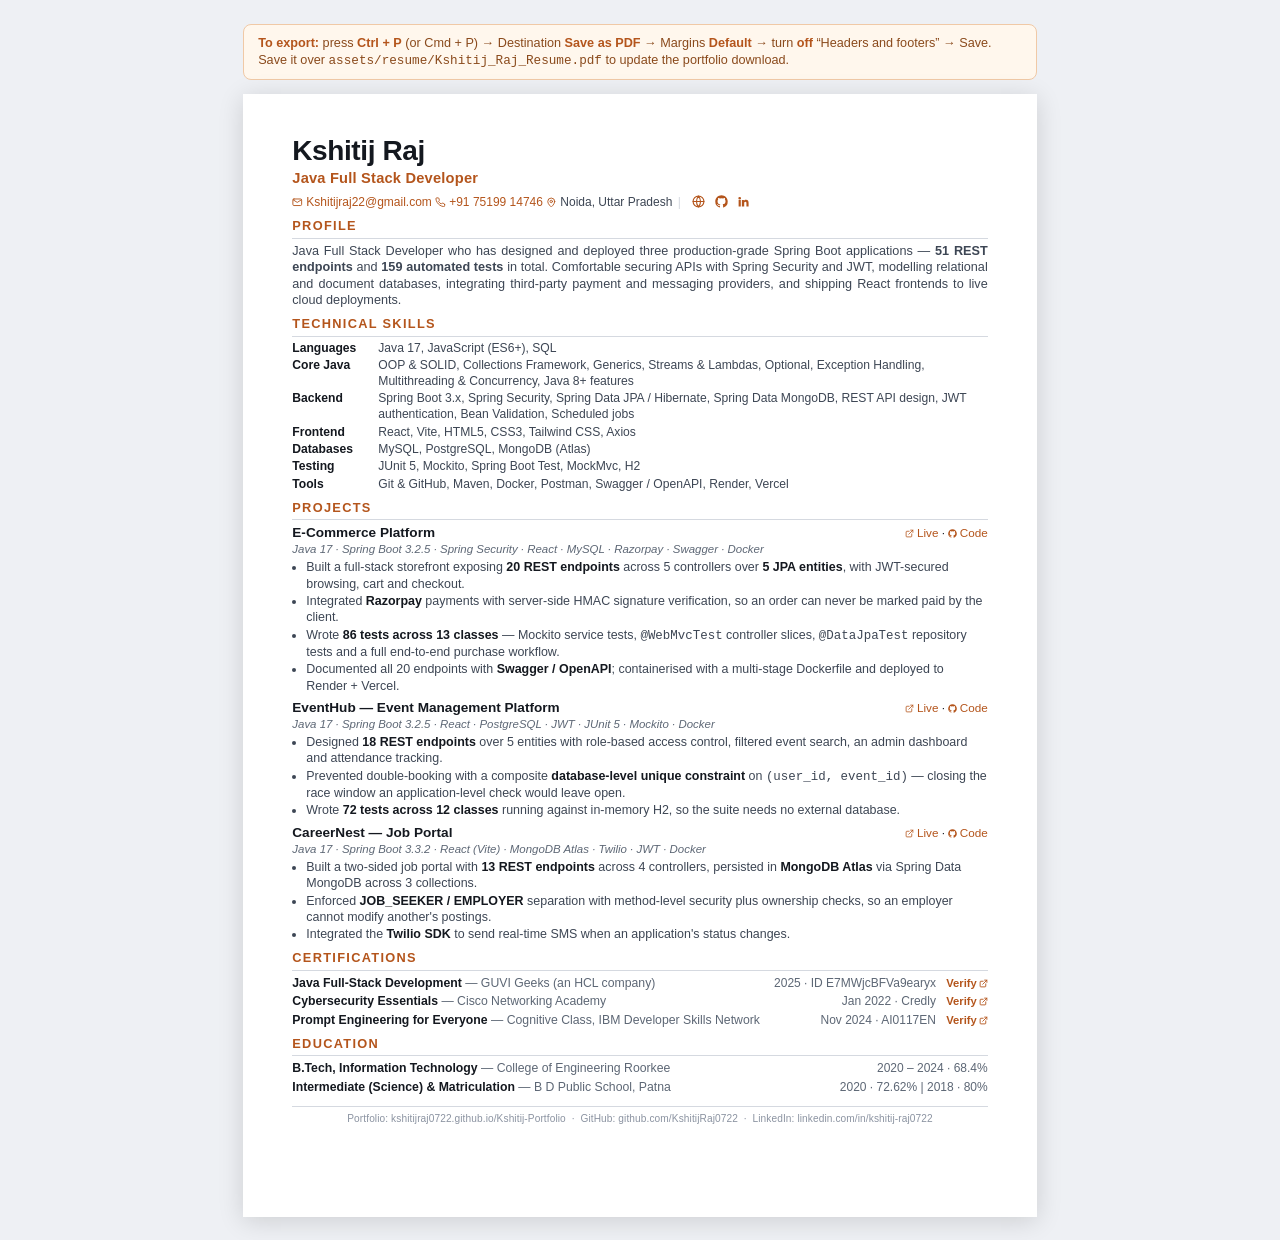
==== commit 14e2f37c: "Drop the OORJA coordinator row from the résumé Education now holds only the degree and schooling. Pa" ====
--- a/resume.html
+++ b/resume.html
@@ -308,10 +308,6 @@
       <div class="row__main"><b>Intermediate (Science) &amp; Matriculation</b> <span>— B D Public School, Patna</span></div>
       <div class="row__meta">2020 · 72.62%  |  2018 · 80%</div>
     </div>
-    <div class="row">
-      <div class="row__main"><b>Coordinator</b> <span>— OORJA Cultural Committee, College of Engineering Roorkee</span></div>
-      <div class="row__meta">2020 – 2024</div>
-    </div>
   </div>
 
 
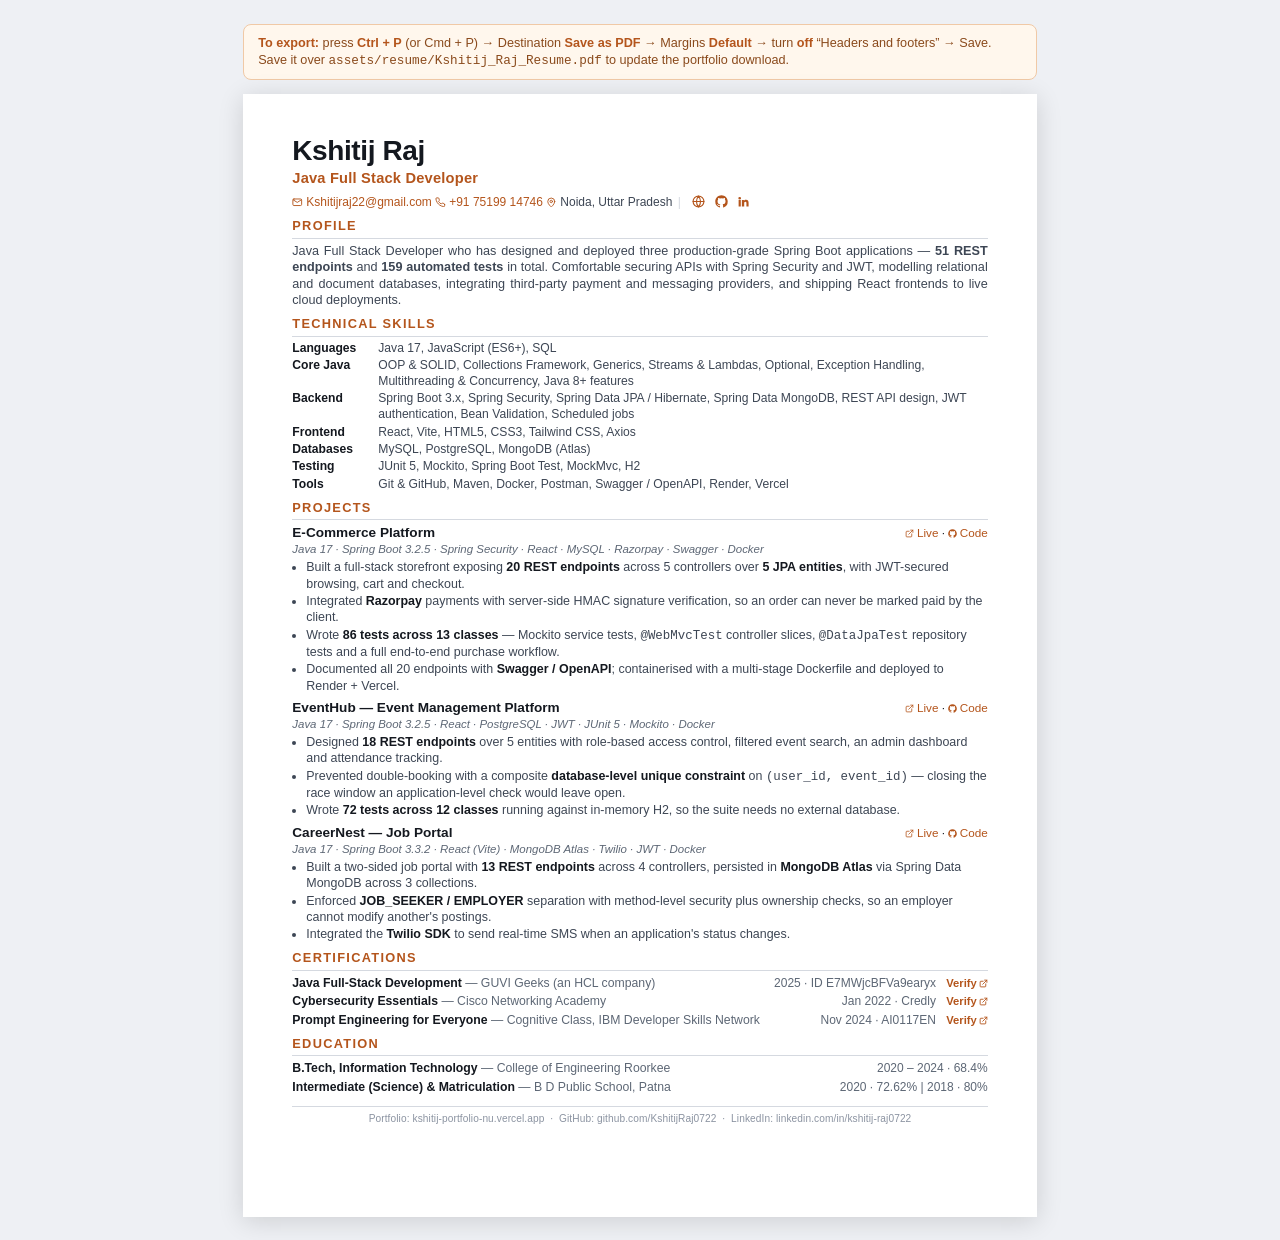
==== commit f740517b: "Point the résumé at the Vercel deployment The site is now also live at kshitij-portfolio-nu.vercel.a" ====
--- a/resume.html
+++ b/resume.html
@@ -176,7 +176,7 @@
       <span><svg class="ico" viewBox="0 0 24 24" aria-hidden="true"><path d="M22 16.9v3a2 2 0 0 1-2.2 2 19.8 19.8 0 0 1-8.6-3.1 19.5 19.5 0 0 1-6-6A19.8 19.8 0 0 1 2.1 4.2 2 2 0 0 1 4.1 2h3a2 2 0 0 1 2 1.7c.1 1 .4 1.9.7 2.8a2 2 0 0 1-.5 2.1L8.1 9.9a16 16 0 0 0 6 6l1.3-1.3a2 2 0 0 1 2.1-.4c.9.3 1.8.6 2.8.7a2 2 0 0 1 1.7 2z"/></svg><a href="tel:+917519914746" title="Call Kshitij Raj">+91 75199 14746</a></span>
       <span><svg class="ico" viewBox="0 0 24 24" aria-hidden="true"><path d="M20 10.4c0 5.6-8 12.6-8 12.6s-8-7-8-12.6a8 8 0 0 1 16 0z"/><circle cx="12" cy="10.2" r="2.8"/></svg>Noida, Uttar Pradesh</span>
       <span class="sep" aria-hidden="true">|</span>
-      <span><a class="ilink" href="https://kshitijraj0722.github.io/Kshitij-Portfolio/" title="Portfolio — kshitijraj0722.github.io/Kshitij-Portfolio" aria-label="Portfolio website"><svg class="ico ico--lg" viewBox="0 0 24 24" aria-hidden="true"><circle cx="12" cy="12" r="10"/><path d="M2 12h20M12 2a15.3 15.3 0 0 1 0 20a15.3 15.3 0 0 1 0-20z"/></svg></a></span>
+      <span><a class="ilink" href="https://kshitij-portfolio-nu.vercel.app/" title="Portfolio — kshitij-portfolio-nu.vercel.app" aria-label="Portfolio website"><svg class="ico ico--lg" viewBox="0 0 24 24" aria-hidden="true"><circle cx="12" cy="12" r="10"/><path d="M2 12h20M12 2a15.3 15.3 0 0 1 0 20a15.3 15.3 0 0 1 0-20z"/></svg></a></span>
       <span><a class="ilink" href="https://github.com/KshitijRaj0722" title="GitHub — github.com/KshitijRaj0722" aria-label="GitHub profile"><svg class="ico ico--lg ico--solid" viewBox="0 0 24 24" aria-hidden="true"><path d="M12 .5C5.65.5.5 5.65.5 12a11.5 11.5 0 0 0 7.86 10.92c.58.1.79-.25.79-.56v-2c-3.2.7-3.88-1.37-3.88-1.37-.53-1.34-1.29-1.7-1.29-1.7-1.05-.72.08-.7.08-.7 1.16.08 1.77 1.2 1.77 1.2 1.03 1.77 2.7 1.26 3.36.96.1-.75.4-1.26.73-1.55-2.55-.29-5.24-1.28-5.24-5.7 0-1.26.45-2.29 1.19-3.1-.12-.29-.52-1.46.11-3.05 0 0 .97-.31 3.18 1.18a11 11 0 0 1 5.79 0c2.2-1.5 3.17-1.18 3.17-1.18.63 1.59.24 2.76.12 3.05.74.81 1.19 1.84 1.19 3.1 0 4.43-2.7 5.4-5.27 5.69.41.36.78 1.06.78 2.14v3.17c0 .31.21.67.8.56A11.5 11.5 0 0 0 23.5 12C23.5 5.65 18.35.5 12 .5z"/></svg></a></span>
       <span><a class="ilink" href="https://www.linkedin.com/in/kshitij-raj0722" title="LinkedIn — linkedin.com/in/kshitij-raj0722" aria-label="LinkedIn profile"><svg class="ico ico--lg ico--solid" viewBox="0 0 24 24" aria-hidden="true"><path d="M4.98 3.5a2.5 2.5 0 1 1 0 5 2.5 2.5 0 0 1 0-5zM3 9h4v12H3zM9 9h3.8v1.7h.05c.53-.95 1.83-1.95 3.77-1.95 4.03 0 4.78 2.5 4.78 5.75V21h-4v-5.6c0-1.34-.03-3.07-1.9-3.07-1.9 0-2.2 1.46-2.2 2.97V21H9z"/></svg></a></span>
     </div>
@@ -286,7 +286,7 @@
   <div class="rows">
     <div class="row">
       <div class="row__main"><b>Java Full-Stack Development</b> <span>— GUVI Geeks (an HCL company)</span></div>
-      <div class="row__meta">2025 · ID E7MWjcBFVa9earyx <a class="verify" href="https://kshitijraj0722.github.io/Kshitij-Portfolio/assets/certificates/guvi-fullstack.png" title="View the GUVI certificate">Verify<svg class="ico ico--sm" viewBox="0 0 24 24" aria-hidden="true"><path d="M18 13v6a2 2 0 0 1-2 2H5a2 2 0 0 1-2-2V8a2 2 0 0 1 2-2h6M15 3h6v6M10 14 21 3"/></svg></a></div>
+      <div class="row__meta">2025 · ID E7MWjcBFVa9earyx <a class="verify" href="https://kshitij-portfolio-nu.vercel.app/assets/certificates/guvi-fullstack.png" title="View the GUVI certificate">Verify<svg class="ico ico--sm" viewBox="0 0 24 24" aria-hidden="true"><path d="M18 13v6a2 2 0 0 1-2 2H5a2 2 0 0 1-2-2V8a2 2 0 0 1 2-2h6M15 3h6v6M10 14 21 3"/></svg></a></div>
     </div>
     <div class="row">
       <div class="row__main"><b>Cybersecurity Essentials</b> <span>— Cisco Networking Academy</span></div>
@@ -312,7 +312,7 @@
 
 
   <p class="contact-fallback">
-    Portfolio: kshitijraj0722.github.io/Kshitij-Portfolio &nbsp;·&nbsp;
+    Portfolio: kshitij-portfolio-nu.vercel.app &nbsp;·&nbsp;
     GitHub: github.com/KshitijRaj0722 &nbsp;·&nbsp;
     LinkedIn: linkedin.com/in/kshitij-raj0722
   </p>
